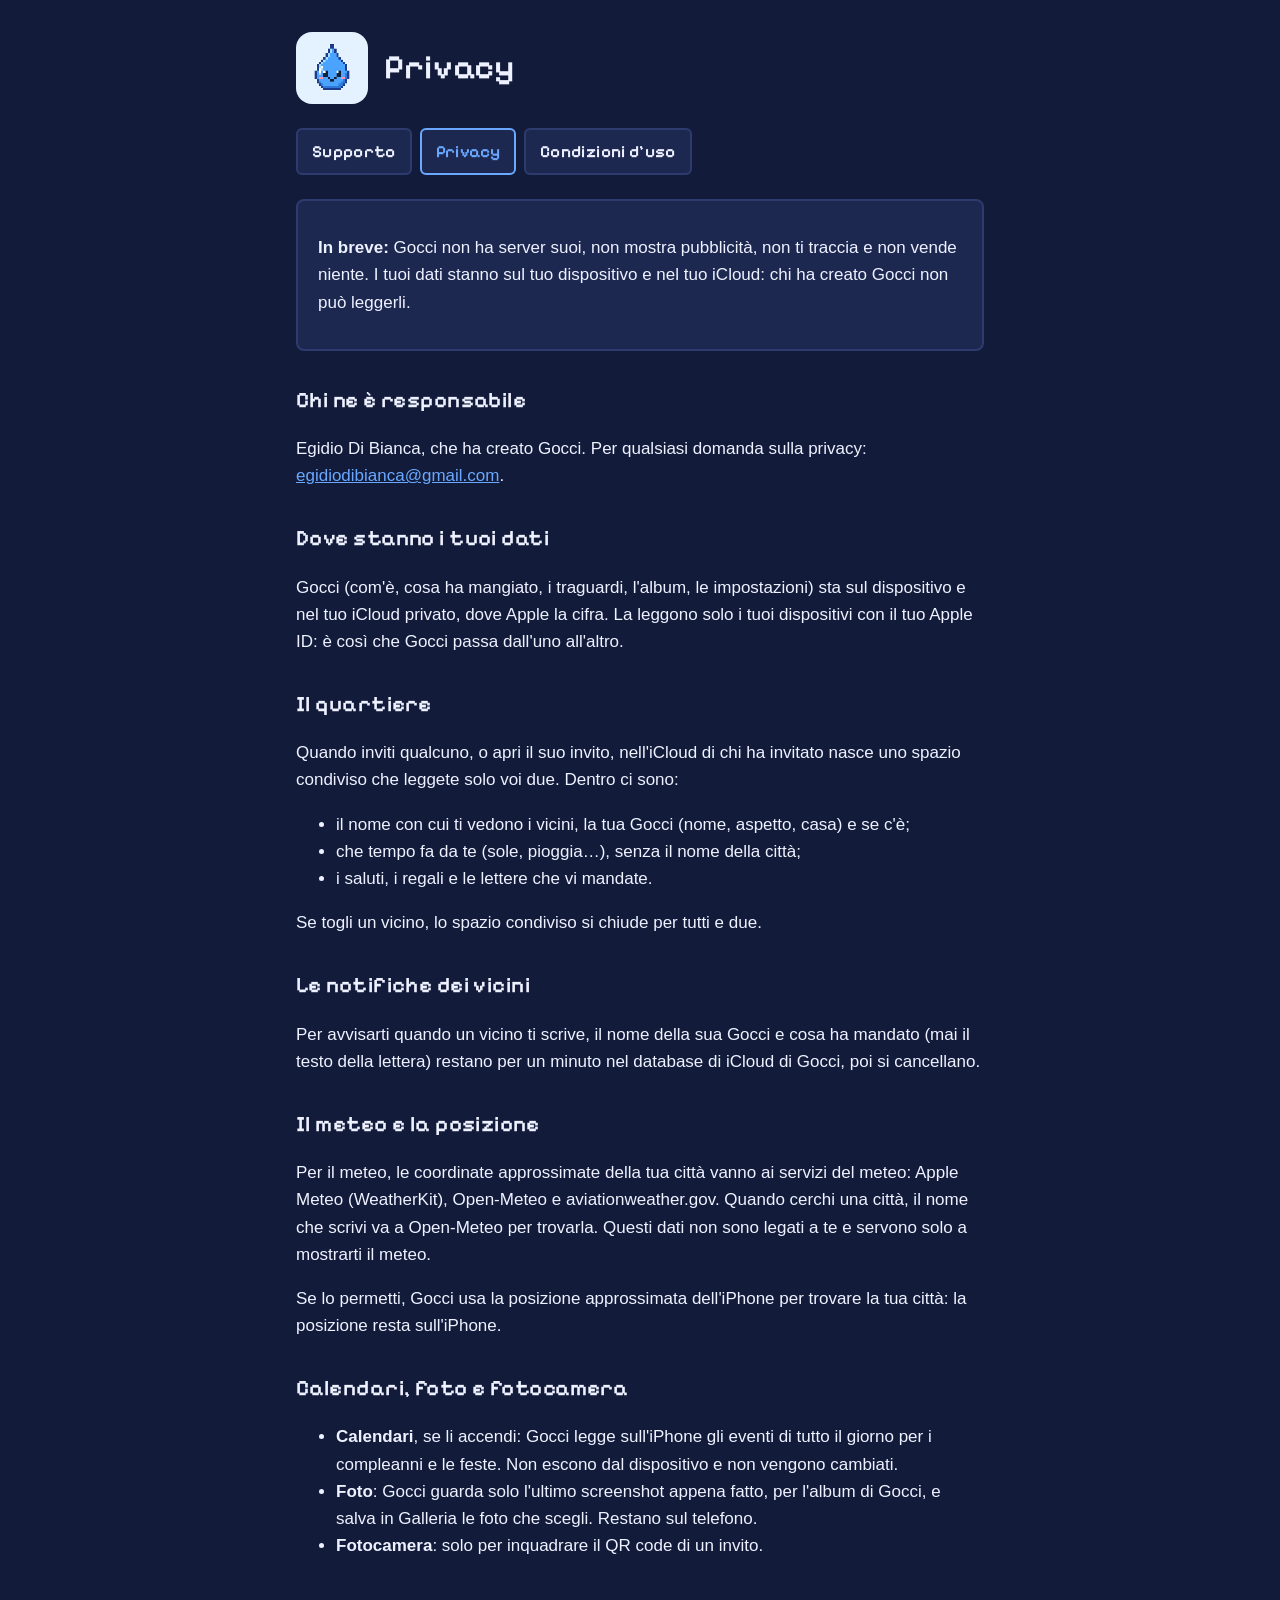
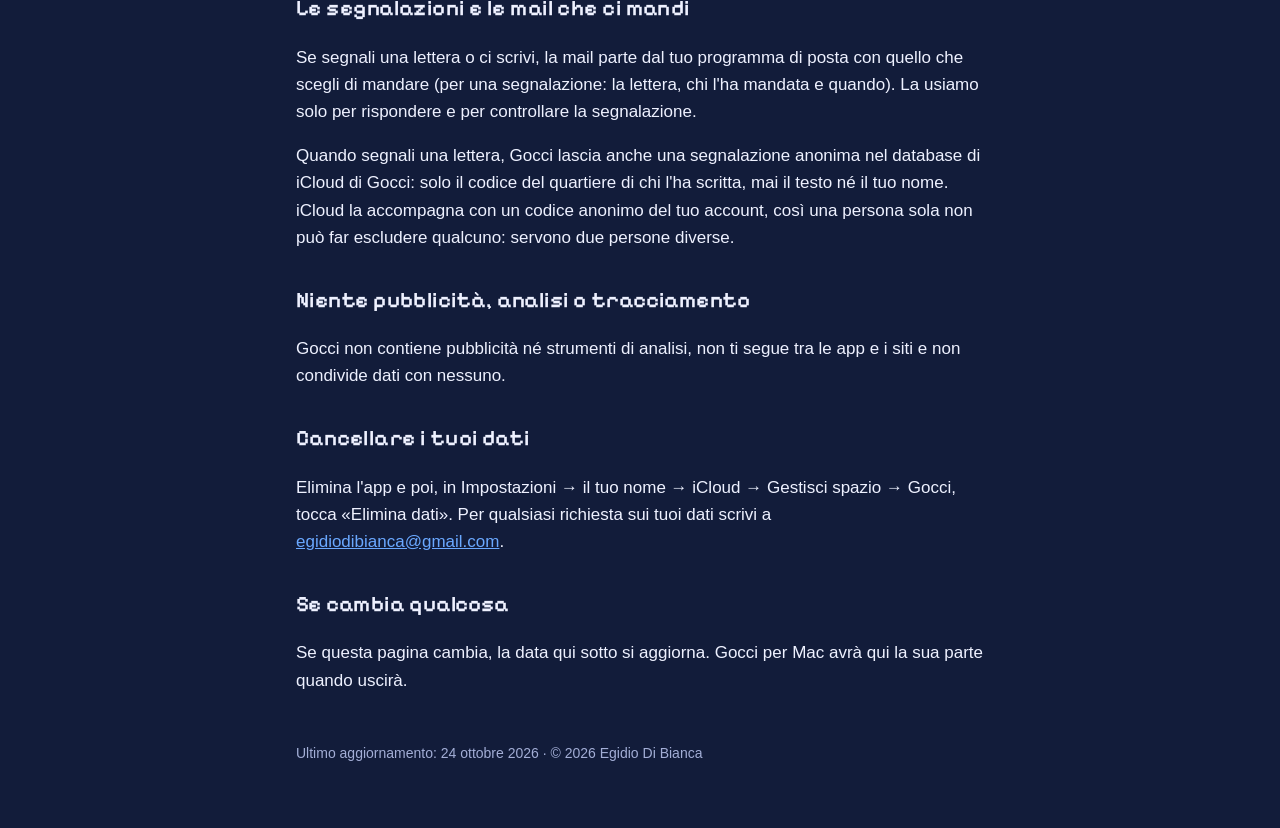
==== gocci/privacy.html @ fe477b32 "Gocci: supporto, privacy e condizioni d'uso Co-Authored-By: Claude Opus 5.5 <noreply@anthropic.com>" ====
<!doctype html>
<html lang="it">
<head>
  <meta charset="utf-8" />
  <meta name="viewport" content="width=device-width, initial-scale=1" />
  <title>Gocci · Privacy</title>
  <meta name="description" content="Come Gocci tratta i tuoi dati: niente server, niente pubblicità, niente tracciamento." />
  <link rel="icon" href="favicon.png" />
  <link rel="stylesheet" href="stile.css" />
</head>
<body>
<main>
  <header>
    <img src="gocci.png" alt="Gocci" />
    <h1>Privacy</h1>
  </header>

  <nav>
    <a href="./">Supporto</a>
    <a href="privacy.html" aria-current="page">Privacy</a>
    <a href="condizioni.html">Condizioni d'uso</a>
  </nav>

  <div class="card">
    <p><strong>In breve:</strong> Gocci non ha server suoi, non mostra pubblicità, non ti traccia e non vende niente. I tuoi dati stanno sul tuo dispositivo e nel tuo iCloud: chi ha creato Gocci non può leggerli.</p>
  </div>

  <h2>Chi ne è responsabile</h2>
  <p>Egidio Di Bianca, che ha creato Gocci. Per qualsiasi domanda sulla privacy: <a href="mailto:egidiodibianca@gmail.com">egidiodibianca@gmail.com</a>.</p>

  <h2>Dove stanno i tuoi dati</h2>
  <p>Gocci (com'è, cosa ha mangiato, i traguardi, l'album, le impostazioni) sta sul dispositivo e nel tuo iCloud privato, dove Apple la cifra. La leggono solo i tuoi dispositivi con il tuo Apple ID: è così che Gocci passa dall'uno all'altro.</p>

  <h2>Il quartiere</h2>
  <p>Quando inviti qualcuno, o apri il suo invito, nell'iCloud di chi ha invitato nasce uno spazio condiviso che leggete solo voi due. Dentro ci sono:</p>
  <ul>
    <li>il nome con cui ti vedono i vicini, la tua Gocci (nome, aspetto, casa) e se c'è;</li>
    <li>che tempo fa da te (sole, pioggia…), senza il nome della città;</li>
    <li>i saluti, i regali e le lettere che vi mandate.</li>
  </ul>
  <p>Se togli un vicino, lo spazio condiviso si chiude per tutti e due.</p>

  <h2>Le notifiche dei vicini</h2>
  <p>Per avvisarti quando un vicino ti scrive, il nome della sua Gocci e cosa ha mandato (mai il testo della lettera) restano per un minuto nel database di iCloud di Gocci, poi si cancellano.</p>

  <h2>Il meteo e la posizione</h2>
  <p>Per il meteo, le coordinate approssimate della tua città vanno ai servizi del meteo: Apple Meteo (WeatherKit), Open-Meteo e aviationweather.gov. Quando cerchi una città, il nome che scrivi va a Open-Meteo per trovarla. Questi dati non sono legati a te e servono solo a mostrarti il meteo.</p>
  <p>Se lo permetti, Gocci usa la posizione approssimata dell'iPhone per trovare la tua città: la posizione resta sull'iPhone.</p>

  <h2>Calendari, foto e fotocamera</h2>
  <ul>
    <li><strong>Calendari</strong>, se li accendi: Gocci legge sull'iPhone gli eventi di tutto il giorno per i compleanni e le feste. Non escono dal dispositivo e non vengono cambiati.</li>
    <li><strong>Foto</strong>: Gocci guarda solo l'ultimo screenshot appena fatto, per l'album di Gocci, e salva in Galleria le foto che scegli. Restano sul telefono.</li>
    <li><strong>Fotocamera</strong>: solo per inquadrare il QR code di un invito.</li>
  </ul>

  <h2>Le segnalazioni e le mail che ci mandi</h2>
  <p>Se segnali una lettera o ci scrivi, la mail parte dal tuo programma di posta con quello che scegli di mandare (per una segnalazione: la lettera, chi l'ha mandata e quando). La usiamo solo per rispondere e per controllare la segnalazione.</p>
  <p>Quando segnali una lettera, Gocci lascia anche una segnalazione anonima nel database di iCloud di Gocci: solo il codice del quartiere di chi l'ha scritta, mai il testo né il tuo nome. iCloud la accompagna con un codice anonimo del tuo account, così una persona sola non può far escludere qualcuno: servono due persone diverse.</p>

  <h2>Niente pubblicità, analisi o tracciamento</h2>
  <p>Gocci non contiene pubblicità né strumenti di analisi, non ti segue tra le app e i siti e non condivide dati con nessuno.</p>

  <h2>Cancellare i tuoi dati</h2>
  <p>Elimina l'app e poi, in Impostazioni → il tuo nome → iCloud → Gestisci spazio → Gocci, tocca «Elimina dati». Per qualsiasi richiesta sui tuoi dati scrivi a <a href="mailto:egidiodibianca@gmail.com">egidiodibianca@gmail.com</a>.</p>

  <h2>Se cambia qualcosa</h2>
  <p>Se questa pagina cambia, la data qui sotto si aggiorna. Gocci per Mac avrà qui la sua parte quando uscirà.</p>

  <footer>Ultimo aggiornamento: 24 ottobre 2026 · © 2026 Egidio Di Bianca</footer>
</main>
</body>
</html>
---- gocci/stile.css ----
/* Le pagine pubbliche di Gocci (supporto, privacy, condizioni d'uso): i colori della
   casetta, i titoli nel carattere di Gocci, il testo lungo in quello di sistema. */

@font-face {
  font-family: "Gocci";
  src: url("Gocci-Regular.ttf") format("truetype");
  font-weight: 400;
}

@font-face {
  font-family: "Gocci";
  src: url("Gocci-SemiBold.ttf") format("truetype");
  font-weight: 600;
}

:root {
  --bg: #121c3a;
  --card: #1d2851;
  --edge: #2d3b6e;
  --ink: #eef1ff;
  --muted: #a3aed6;
  --accent: #6aa8ff;
}

* {
  box-sizing: border-box;
}

body {
  margin: 0;
  background: var(--bg);
  color: var(--ink);
  font: 17px/1.6 -apple-system, BlinkMacSystemFont, "Helvetica Neue", Arial, sans-serif;
}

main {
  max-width: 720px;
  margin: 0 auto;
  padding: 32px 16px 64px;
}

header {
  display: flex;
  align-items: center;
  gap: 16px;
  margin-bottom: 24px;
}

header img {
  width: 72px;
  height: 72px;
  border-radius: 16px;
  image-rendering: pixelated;
}

h1,
h2,
nav {
  font-family: "Gocci", -apple-system, sans-serif;
  font-weight: 600;
  letter-spacing: 0.02em;
}

h1 {
  margin: 0;
  font-size: 34px;
  line-height: 1.2;
}

h2 {
  margin: 32px 0 8px;
  font-size: 22px;
}

p,
li {
  color: var(--ink);
}

.muted {
  color: var(--muted);
  font-size: 15px;
}

a {
  color: var(--accent);
}

nav {
  display: flex;
  flex-wrap: wrap;
  gap: 8px;
  margin: 24px 0;
}

nav a {
  padding: 8px 14px;
  background: var(--card);
  border: 2px solid var(--edge);
  border-radius: 6px;
  color: var(--ink);
  text-decoration: none;
}

nav a[aria-current="page"] {
  border-color: var(--accent);
  color: var(--accent);
}

.card {
  padding: 16px 20px;
  background: var(--card);
  border: 2px solid var(--edge);
  border-radius: 8px;
}

footer {
  margin-top: 48px;
  color: var(--muted);
  font-size: 14px;
}
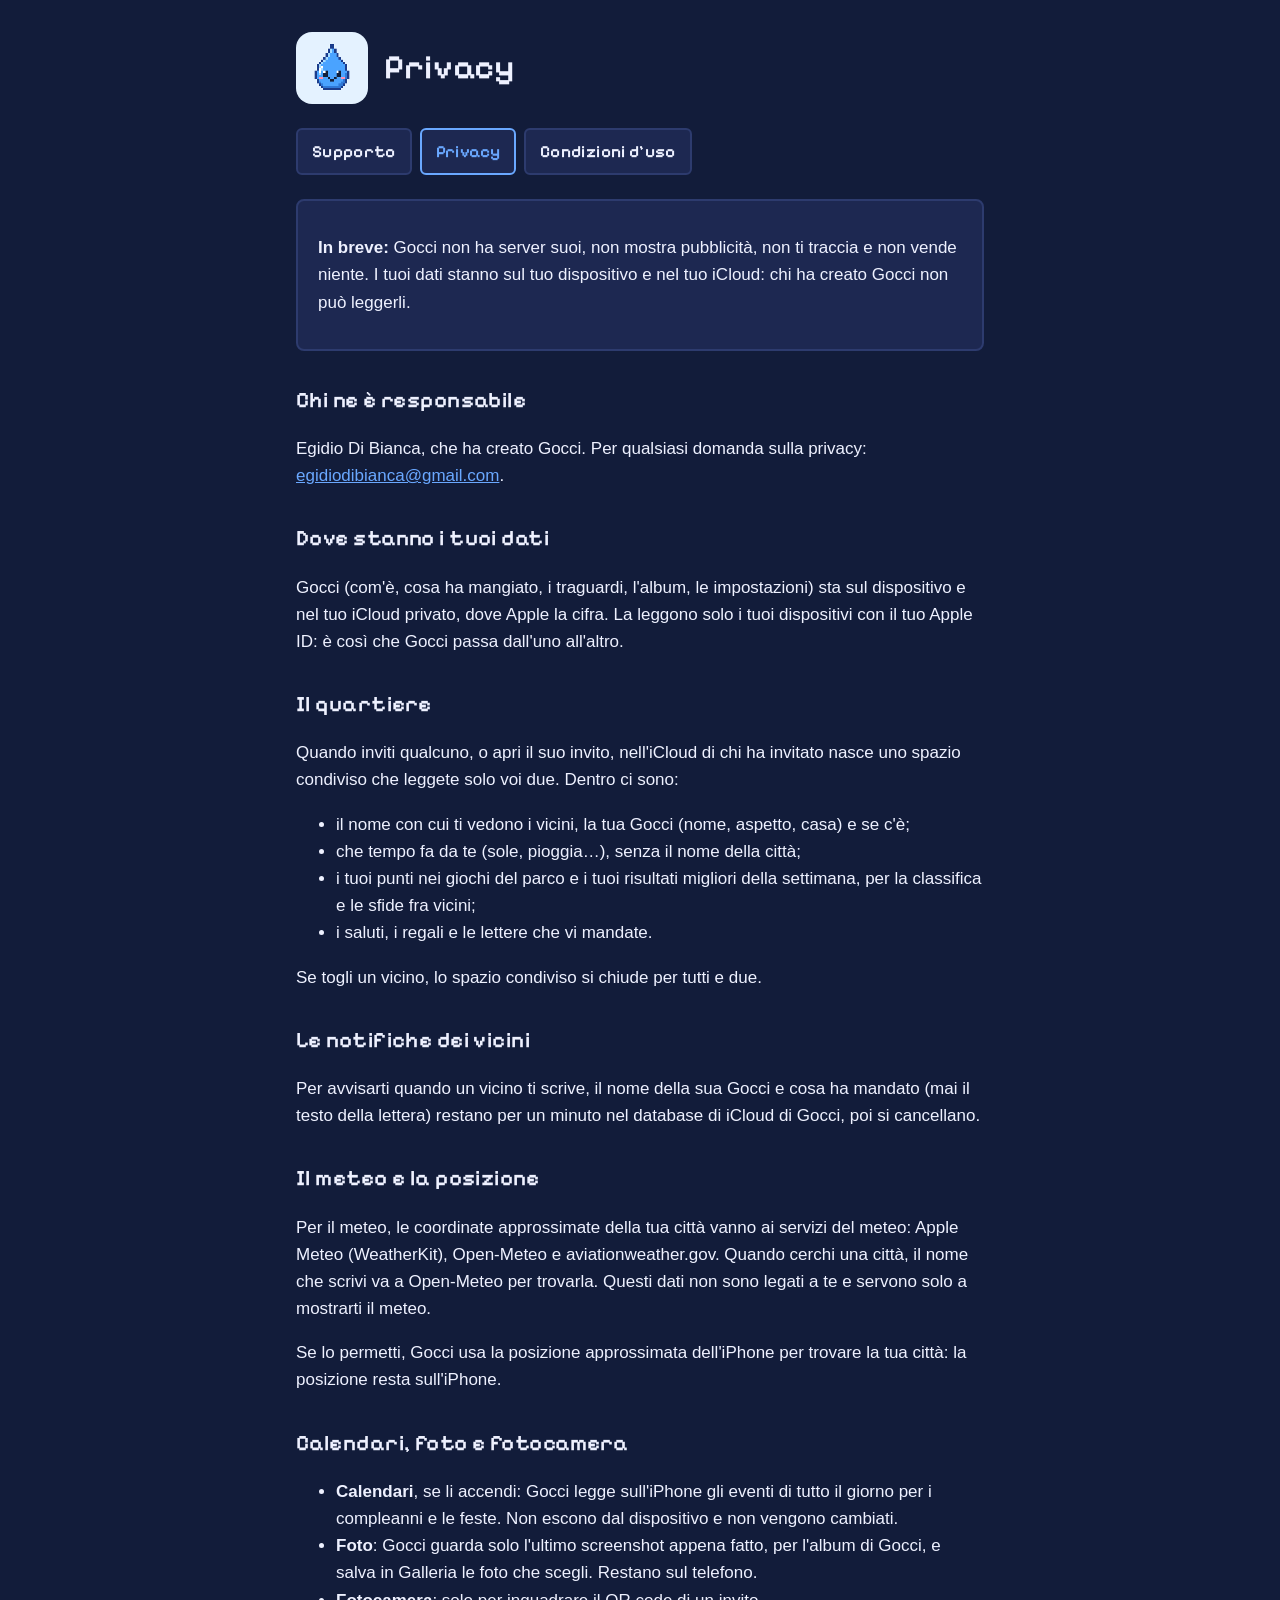
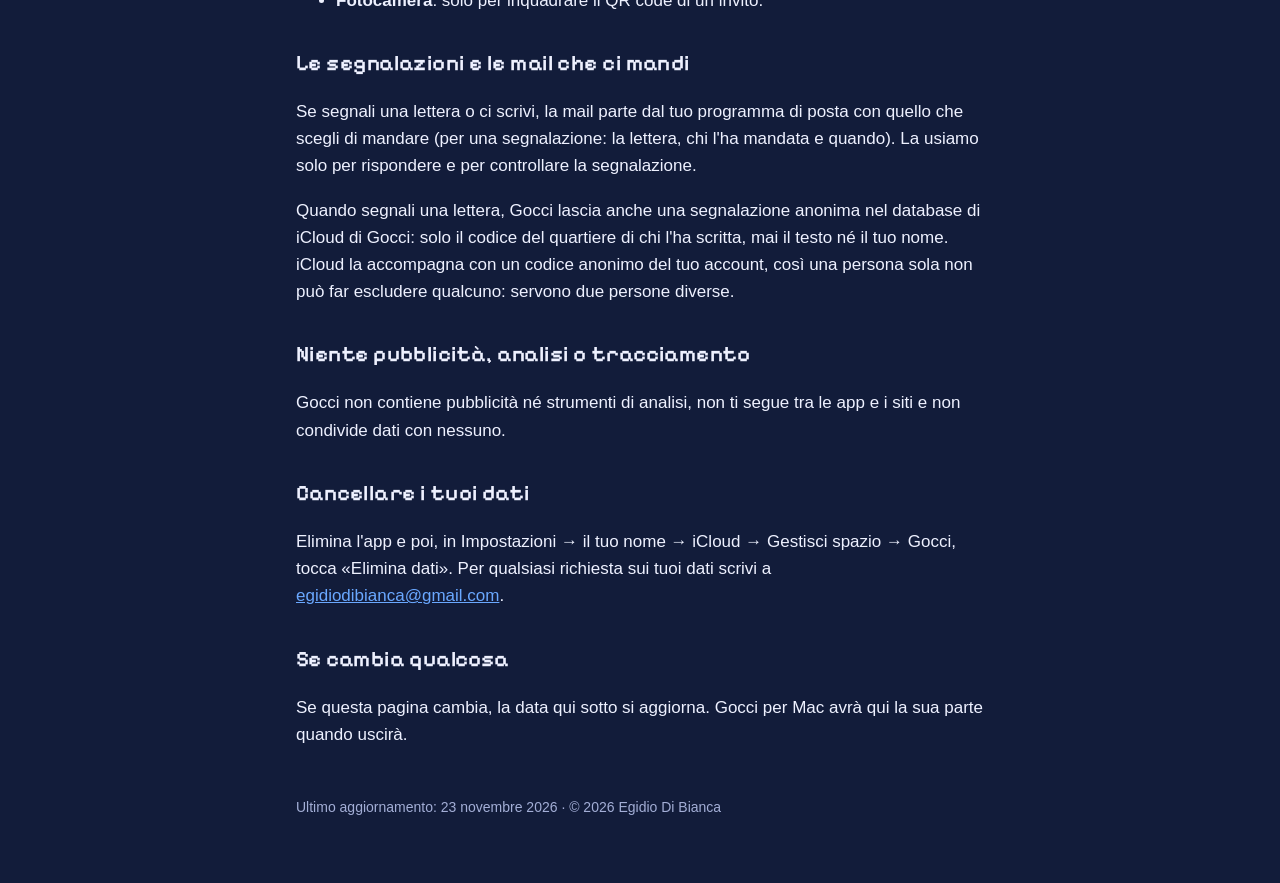
==== commit 0006e1aa: "Gocci, privacy: i punti del parco giochi che vedono i vicini Co-Authored-By: Claude Opus 5.5 <norepl" ====
--- a/gocci/privacy.html
+++ b/gocci/privacy.html
@@ -36,6 +36,7 @@
   <ul>
     <li>il nome con cui ti vedono i vicini, la tua Gocci (nome, aspetto, casa) e se c'è;</li>
     <li>che tempo fa da te (sole, pioggia…), senza il nome della città;</li>
+    <li>i tuoi punti nei giochi del parco e i tuoi risultati migliori della settimana, per la classifica e le sfide fra vicini;</li>
     <li>i saluti, i regali e le lettere che vi mandate.</li>
   </ul>
   <p>Se togli un vicino, lo spazio condiviso si chiude per tutti e due.</p>
@@ -67,7 +68,7 @@
   <h2>Se cambia qualcosa</h2>
   <p>Se questa pagina cambia, la data qui sotto si aggiorna. Gocci per Mac avrà qui la sua parte quando uscirà.</p>
 
-  <footer>Ultimo aggiornamento: 24 ottobre 2026 · © 2026 Egidio Di Bianca</footer>
+  <footer>Ultimo aggiornamento: 23 novembre 2026 · © 2026 Egidio Di Bianca</footer>
 </main>
 </body>
 </html>
--- a/gocci/stile.css
+++ b/gocci/stile.css
@@ -5,12 +5,14 @@
   font-family: "Gocci";
   src: url("Gocci-Regular.ttf") format("truetype");
   font-weight: 400;
+  font-display: swap;
 }
 
 @font-face {
   font-family: "Gocci";
   src: url("Gocci-SemiBold.ttf") format("truetype");
   font-weight: 600;
+  font-display: swap;
 }
 
 :root {
